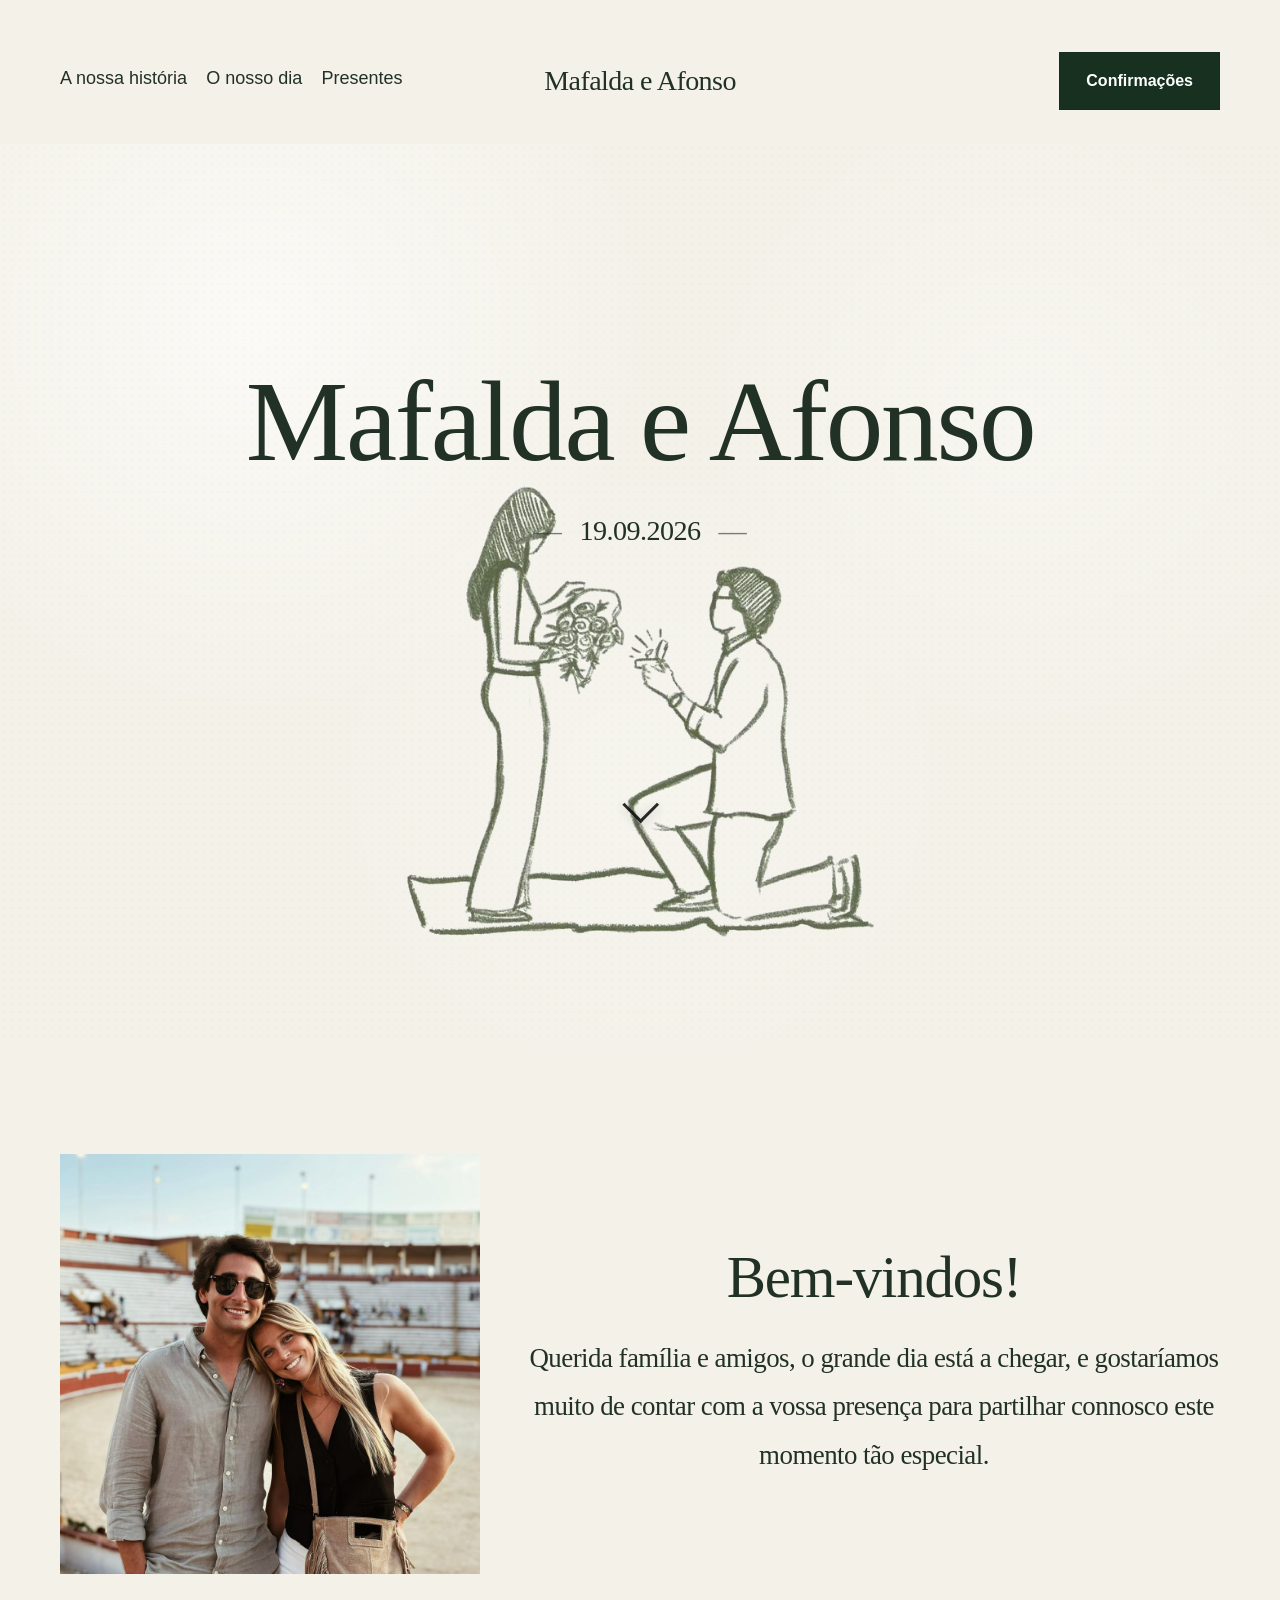
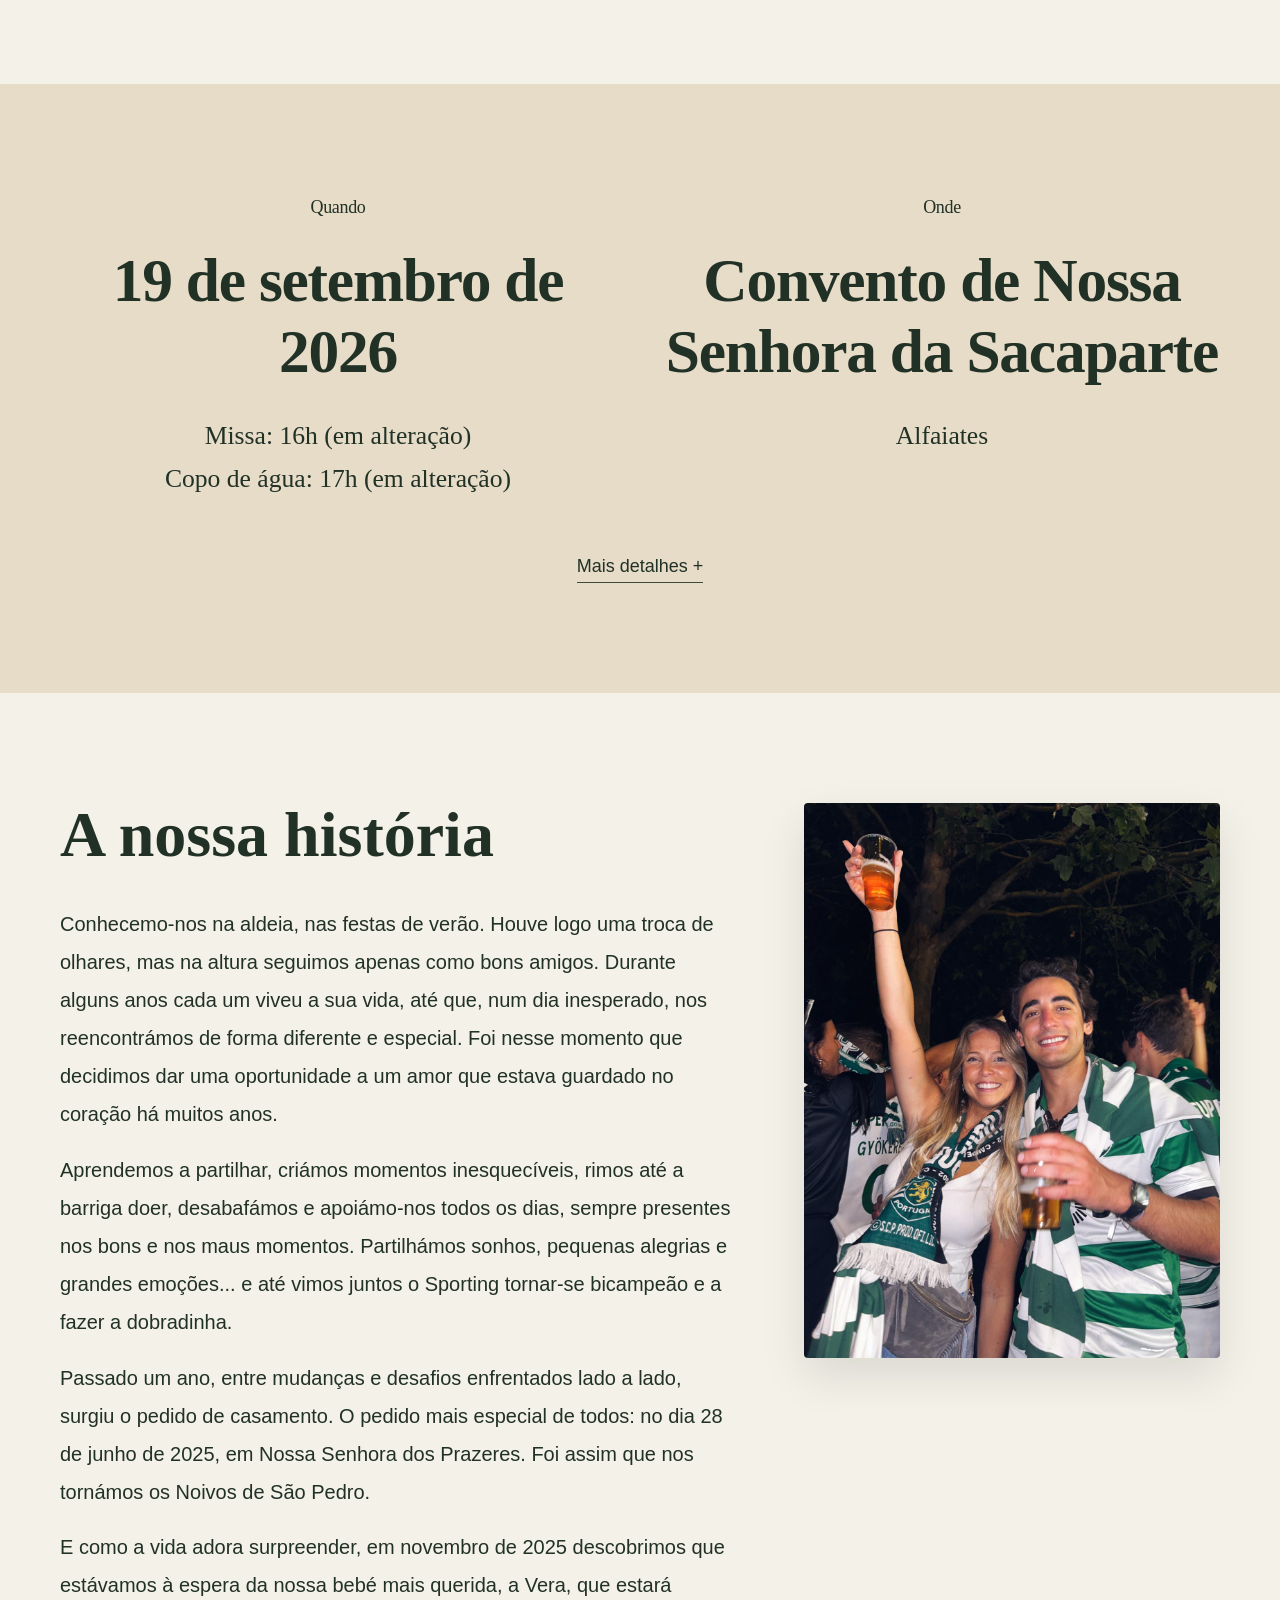
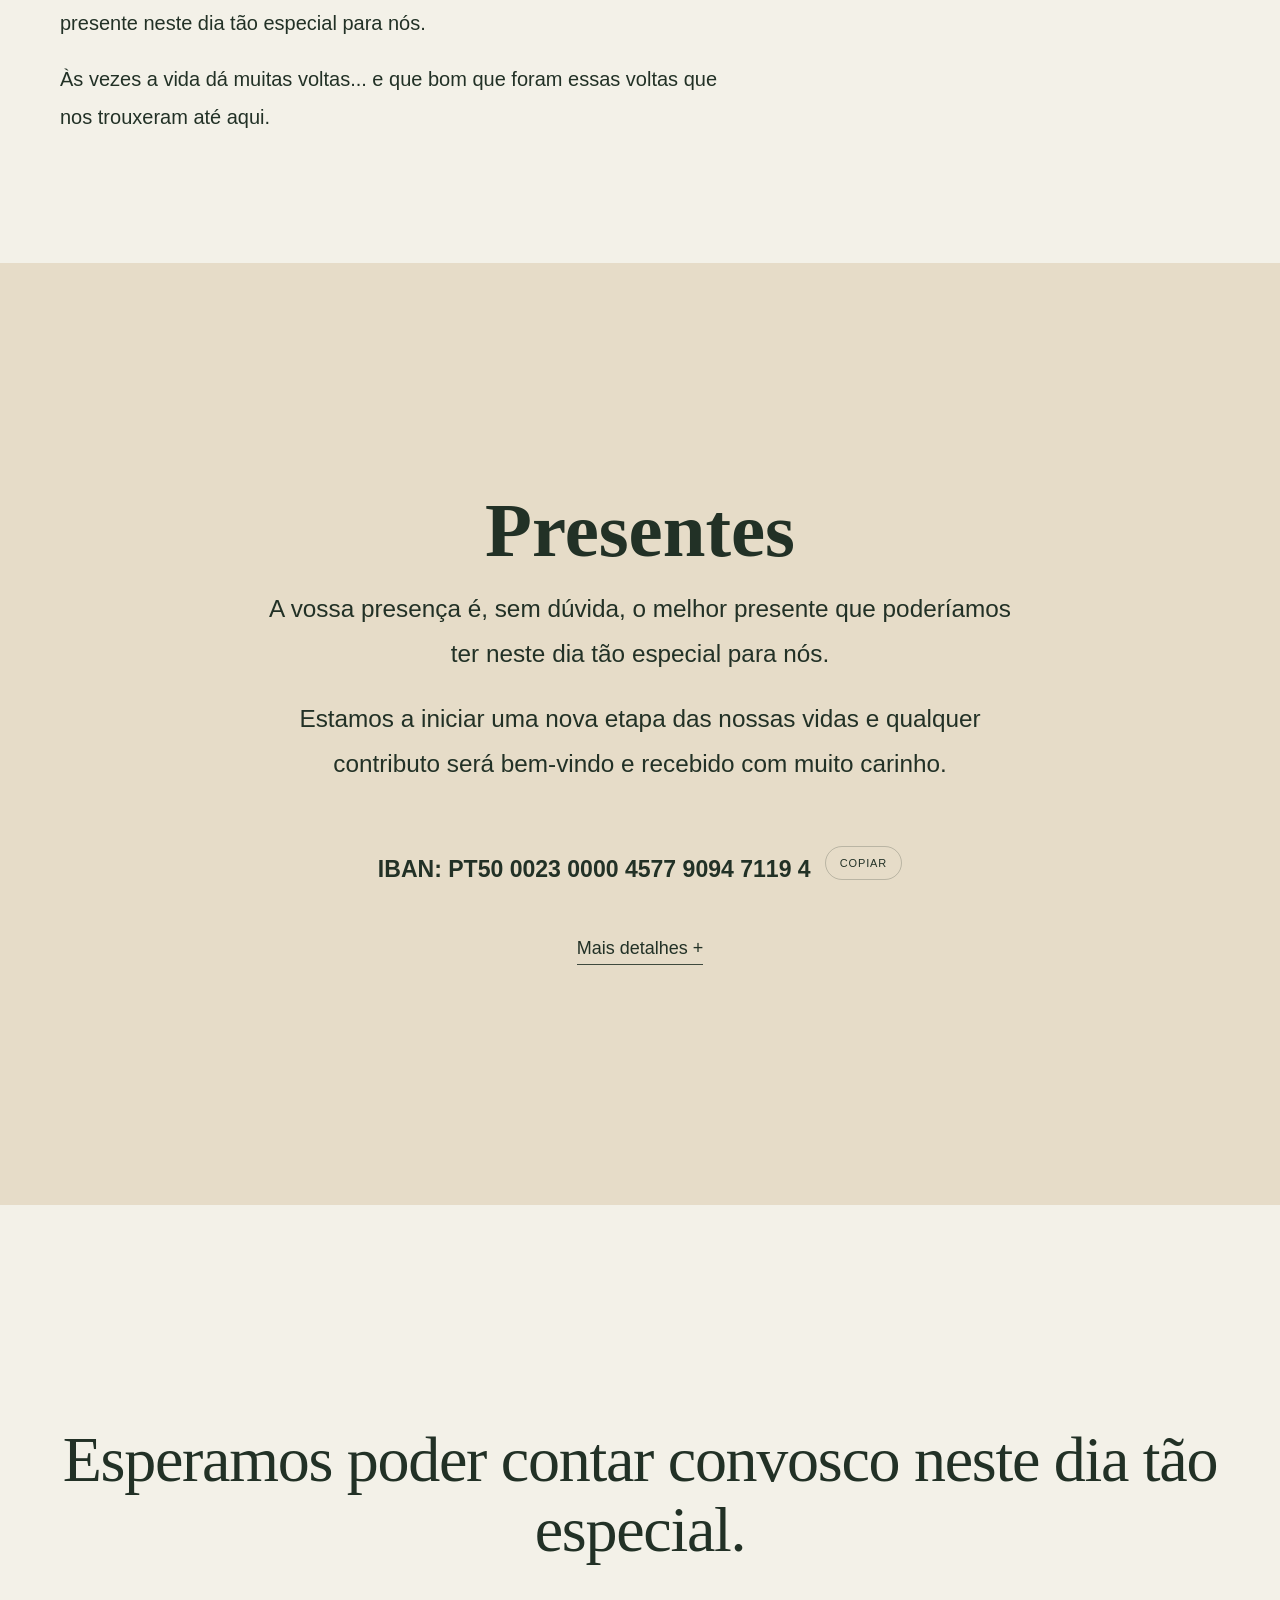
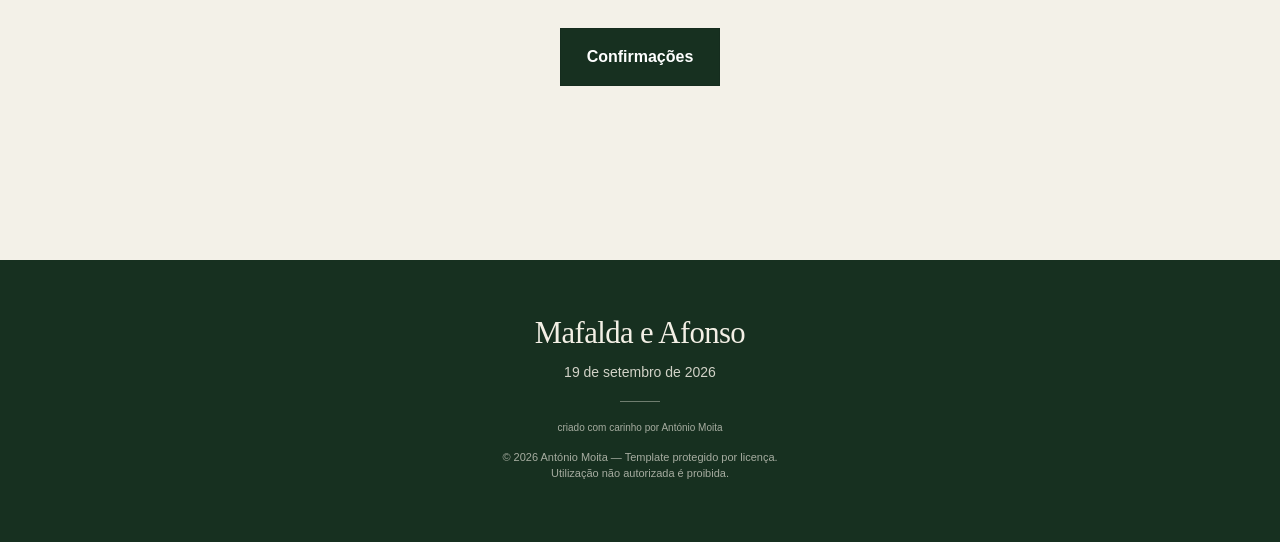
==== index.html @ 33b97303 "Add files via upload" ====
<!DOCTYPE html>
<html lang="pt">
<head>
  <meta charset="UTF-8">
  <meta name="viewport" content="width=device-width, initial-scale=1">
  <title>Mafalda e Afonso</title>
  <link rel="stylesheet" href="assets/css/main.css">

  <meta name="description" content="Mafalda e Afonso — 19 de setembro de 2026. Todas as informações sobre o nosso casamento, cerimónia, presentes e confirmações.">
  <link rel="canonical" href="https://ammoita.github.io/mafaldaeafonso/">

  <meta property="og:locale" content="pt_PT">
  <meta property="og:type" content="website">
  <meta property="og:title" content="Mafalda e Afonso">
  <meta property="og:description" content="19 de setembro de 2026 — todas as informações sobre o casamento, cerimónia, presentes e confirmações.">
  <meta property="og:url" content="https://ammoita.github.io/mafaldaeafonso/">
  <meta property="og:site_name" content="Mafalda e Afonso">

  <meta property="og:image" content="https://ammoita.github.io/mafaldaeafonso/assets/img/mafalda-afonso6-clean.png">
  <meta property="og:image:secure_url" content="https://ammoita.github.io/mafaldaeafonso/assets/img/mafalda-afonso6-clean.png">
  <meta property="og:image:type" content="image/png">
  <meta property="og:image:alt" content="Fotografia de Mafalda e Afonso">

  <meta name="twitter:card" content="summary_large_image">
  <meta name="twitter:title" content="Mafalda e Afonso">
  <meta name="twitter:description" content="19 de setembro de 2026 — todas as informações sobre o casamento, cerimónia, presentes e confirmações.">
  <meta name="twitter:image" content="https://ammoita.github.io/mafaldaeafonso/assets/img/mafalda-afonso6-clean.png">

</head>
<body>
  <div class="scroll-progress" aria-hidden="true"></div>

  <div class="page">
    <header class="site-header">
      <div class="header-inner">
        <nav class="main-nav">
          <a href="#historia">A nossa história</a>
          <a href="pages/cerimonia.html">O nosso dia</a>
          <a href="pages/presentes.html">Presentes</a>
        </nav>

        <a class="site-brand serif" href="index.html">Mafalda e Afonso</a>

        <div class="header-actions">
          <a class="btn" href="pages/confirmacoes.html">Confirmações</a>
        </div>
      </div>
    </header>

    <div class="scroll-hint" aria-hidden="true">
  <span></span>
</div>

    <section class="hero">
  <div class="hero-bg" aria-hidden="true"></div>

  <div class="hero-content container">
        <h1 class="hero-title serif">Mafalda e Afonso</h1>
        <div class="hero-date serif">19.09.2026</div>
        <div class="hero-scroll-cue" aria-hidden="true">
          <span></span>
        </div>
      </div>
    </section>

    <section class="section">
      <div class="container two-col-intro">
        <div class="portrait reveal-left">
          <img src="assets/img/mafalda-afonso.jpg" alt="Mafalda e Afonso">
        </div>

        <div class="intro-copy reveal-right">
          <h2 class="serif">Bem-vindos!</h2>
          <p>
            Querida família e amigos, o grande dia está a chegar, e gostaríamos muito de contar com a vossa presença
            para partilhar connosco este momento tão especial.
          </p>
        </div>
      </div>
    </section>

    <section class="section alt">
      <div class="container">
        <div class="details-grid">
          <div class="reveal-left">
            <p class="eyebrow serif">Quando</p>
            <h2 class="big-detail-title">19 de setembro de 2026</h2>
            <p class="detail-copy">
              Missa: 16h (em alteração)<br>
              Copo de água: 17h (em alteração)
            </p>
          </div>

          <div class="reveal-right">
            <p class="eyebrow serif">Onde</p>
            <h2 class="big-detail-title">Convento de Nossa Senhora da Sacaparte</h2>
            <p class="detail-copy">
              Alfaiates
            </p>
          </div>
        </div>

        <div class="center-link reveal">
          <a class="more-link" href="pages/cerimonia.html">Mais detalhes +</a>
        </div>
      </div>
    </section>

    
    <section class="section" id="historia">
  <div class="container reveal story-layout">
    <div class="story-content">
      <h2>A nossa história</h2>

      <p>
        Conhecemo-nos na aldeia, nas festas de verão. Houve logo uma troca de olhares, mas na altura seguimos apenas como bons amigos.
        Durante alguns anos cada um viveu a sua vida, até que, num dia inesperado, nos reencontrámos de forma diferente e especial.
        Foi nesse momento que decidimos dar uma oportunidade a um amor que estava guardado no coração há muitos anos.
      </p>
      <p>
        Aprendemos a partilhar, criámos momentos inesquecíveis, rimos até a barriga doer, desabafámos e apoiámo-nos todos os dias,
        sempre presentes nos bons e nos maus momentos. Partilhámos sonhos, pequenas alegrias e grandes emoções... e até vimos juntos
        o Sporting tornar-se bicampeão e a fazer a dobradinha.
      </p>
      <p>
        Passado um ano, entre mudanças e desafios enfrentados lado a lado, surgiu o pedido de casamento. O pedido mais especial de todos:
        no dia 28 de junho de 2025, em Nossa Senhora dos Prazeres. Foi assim que nos tornámos os Noivos de São Pedro.
      </p>
      <p>
        E como a vida adora surpreender, em novembro de 2025 descobrimos que estávamos à espera da nossa bebé mais querida, a Vera,
        que estará presente neste dia tão especial para nós.
      </p>
      <p>
        Às vezes a vida dá muitas voltas... e que bom que foram essas voltas que nos trouxeram até aqui.
      </p>
    </div>

    <div class="story-side-image">
      <img src="assets/img/mafalda-afonso4.jpg" alt="Mafalda e Afonso">
    </div>
  </div>
</section>


    <section class="section alt">
      <div class="container center-feature reveal">
        <h2>Presentes</h2>
        <p>
          A vossa presença é, sem dúvida, o melhor presente que poderíamos ter neste dia tão especial para nós.
        </p>
        <p>
          Estamos a iniciar uma nova etapa das nossas vidas e qualquer contributo será bem-vindo e recebido com muito carinho.
        </p>

        <div class="iban-row reveal">
          <div class="iban" data-iban="PT50002300004577909471194">
              IBAN: PT50 0023 0000 4577 9094 7119 4
          </div>
        <button class="copy-btn" type="button" onclick="copyIBAN(this)">
         Copiar
        </button>
        </div>

        <a class="more-link" href="pages/presentes.html">Mais detalhes +</a>
      </div>
    </section>

    <section class="section">
      <div class="container final-cta reveal">
        <h2 class="serif">Esperamos poder contar convosco neste dia tão especial.</h2>
        <a class="btn" href="pages/confirmacoes.html">Confirmações</a>
      </div>
    </section>

<button id="backToTop" aria-label="Voltar ao topo">↑</button>

<script src="assets/js/main.js"></script>
<script>
  loadFooter({
    names: "Mafalda e Afonso",
    date: "19 de setembro de 2026",
    creditName: "António Moita",
    creditLink: ""
  });
</script>

</body>
</html>
---- assets/css/main.css ----
:root{
  --bg-main:#f3f1e8;
  --bg-alt:#e6dcc8;
  --text:#223126;
  --button:#173020;
  --button-text:#ffffff;
  --line:rgba(34,49,38,.55);
  --input-bg:#f7f7f7;
  --input-border:#cfcfcf;
  --muted:rgba(34,49,38,.6);

  --container:1440px;
  --container-text:1280px;
  --container-narrow:880px;
  --story-width:1120px;
  --editorial-width:1080px;
  --editorial-copy-width:860px;
}

*,
*::before,
*::after{
  box-sizing:border-box;
}

html{
  scroll-behavior:smooth;
  scroll-padding-top:140px;
}

body{
  margin:0;
  color:var(--text);
  background:var(--bg-main);
  font-family:Arial, Helvetica, sans-serif;
  line-height:1.5;
  overflow-x:hidden;
}

img{
  max-width:100%;
  display:block;
}

iframe{
  display:block;
  max-width:100%;
}

a{
  color:inherit;
  text-decoration:none;
}

.page{
  min-height:100vh;
}

.page-plain{
  background:var(--bg-alt);
}

.container{
  width:min(var(--container), calc(100% - 120px));
  margin:0 auto;
}

.container-narrow{
  width:min(var(--container-narrow), calc(100% - 120px));
  margin:0 auto;
}

.container-text{
  width:min(var(--container-text), calc(100% - 120px));
  margin:0 auto;
}

.serif{
  font-family:Georgia, "Times New Roman", serif;
  font-weight:400;
  letter-spacing:-0.02em;
}

/* =========================================================
   Barra de progresso
   ========================================================= */

.scroll-progress{
  position:fixed;
  top:0;
  left:0;
  width:0%;
  height:3px;
  background:var(--button);
  z-index:300;
  pointer-events:none;
}

/* =========================================================
   Header / navegação
   ========================================================= */

.site-header{
  position:sticky;
  top:0;
  z-index:120;
  padding:52px 0 34px;
  transition:
    background-color .3s ease,
    backdrop-filter .3s ease,
    box-shadow .3s ease,
    padding .3s ease;
}

.site-header.is-scrolled{
  background:rgba(243,241,232,.78);
  backdrop-filter:blur(12px);
  box-shadow:0 10px 30px rgba(0,0,0,.05);
  padding:22px 0 18px;
}

.site-header .header-inner{
  width:min(var(--container), calc(100% - 120px));
  margin:0 auto;
  display:grid;
  grid-template-columns:1fr auto 1fr;
  align-items:center;
  gap:20px;
}

.main-nav{
  display:flex;
  gap:1.2rem;
  align-items:center;
  justify-self:start;
  flex-wrap:wrap;
  font-size:18px;
  min-width:0;
}

.main-nav a{
  position:relative;
  padding-bottom:6px;
  min-width:0;
}

.main-nav a::after{
  content:"";
  position:absolute;
  left:0;
  bottom:0;
  width:100%;
  height:1px;
  background:currentColor;
  transform:scaleX(0);
  transform-origin:left;
  transition:transform .35s ease;
  opacity:.8;
}

.main-nav a:hover::after,
.main-nav a:focus-visible::after,
.main-nav a.active::after{
  transform:scaleX(1);
}

.main-nav a.active{
  opacity:1;
  font-weight:600;
}

.site-brand{
  justify-self:center;
  font-size:28px;
  line-height:1;
  text-align:center;
}

.header-actions{
  justify-self:end;
}

/* =========================================================
   Botões
   ========================================================= */

.btn{
  display:inline-flex;
  align-items:center;
  justify-content:center;
  min-width:158px;
  min-height:58px;
  padding:0 26px;
  background:var(--button);
  color:var(--button-text);
  font-size:16px;
  font-weight:600;
  border:1px solid rgba(0,0,0,.08);
  border-radius:0;
  transition:
    transform .22s ease,
    opacity .22s ease,
    box-shadow .22s ease;
}

.btn:hover,
.btn:focus-visible{
  transform:translateY(-2px);
  opacity:.97;
  box-shadow:0 10px 24px rgba(0,0,0,.10);
}

.btn.small{
  min-width:110px;
  min-height:54px;
}

/* =========================================================
   Hero
   ========================================================= */

.hero{
  position:relative;
  overflow:hidden;
  min-height:100vh;
  display:flex;
  align-items:flex-start;
  justify-content:center;
  padding:10rem 1.5rem 3rem;
  background:
    radial-gradient(circle at 20% 20%, rgba(255,255,255,.65), transparent 32%),
    radial-gradient(circle at 80% 30%, rgba(255,255,255,.35), transparent 28%),
    radial-gradient(circle at 50% 70%, rgba(255,255,255,.25), transparent 38%),
    linear-gradient(rgba(243,241,232,.9), rgba(243,241,232,.94));
}

.hero::before{
  content:"";
  position:absolute;
  inset:0;
  background-image:
    radial-gradient(rgba(120,120,100,.06) 1px, transparent 1px),
    radial-gradient(rgba(120,120,100,.035) 1px, transparent 1px);
  background-size:8px 8px, 13px 13px;
  background-position:0 0, 3px 4px;
  opacity:.45;
  pointer-events:none;
}

.leaf-ornament{
  --leaf-parallax:0px;
  position:absolute;
  left:50%;
  top:-10px;
  transform:translateX(-50%) translateY(var(--leaf-parallax));
  width:min(520px, 36vw);
  opacity:.72;
  pointer-events:none;
  will-change:transform, opacity;
  animation:
    heroFadeUp 1.2s .2s both,
    leafFloat 7s ease-in-out 1.4s infinite;
}

.leaf-ornament svg{
  width:100%;
  height:auto;
  display:block;
}

.hero-bg{
  position:absolute;
  inset:0;
  z-index:0;
  background-image:image-set(
    url("../img/mafalda-afonso5-clean.webp") type("image/webp"),
    url("../img/mafalda-afonso5-clean.png") type("image/png")
  );
  background-repeat:no-repeat;
  background-position:center calc(64% + var(--hero-parallax, 0px));
  background-size:min(980px, 88vw);
  opacity:.92;
  pointer-events:none;
}

.hero-content{
  position:relative;
  z-index:2;
  text-align:center;
  width:100%;
  padding-top:7vh;
}

.hero-title{
  margin:0;
  font-size:clamp(72px, 9vw, 126px);
  line-height:.95;
  opacity:0;
  transform:translateY(24px);
  animation:heroFadeUp 1s .15s forwards;
}

.hero-date{
  margin-top:34px;
  font-size:clamp(24px, 2.2vw, 34px);
  opacity:0;
  transform:translateY(24px);
  animation:heroFadeUp 1s .45s forwards;
}

.hero-date::before,
.hero-date::after{
  content:"—";
  display:inline-block;
  margin:0 18px;
  opacity:.6;
}

/* =========================================================
   Secções gerais
   ========================================================= */

.section{
  padding:110px 0;
}

.section.alt{
  background:var(--bg-alt);
}

.page-plain .section-top{
  padding:120px 0 80px;
}

.center-link{
  text-align:center;
}

.more-link{
  display:inline-block;
  margin-top:52px;
  font-size:18px;
  padding-bottom:3px;
  position:relative;
}

.more-link::after{
  content:"";
  position:absolute;
  left:0;
  bottom:0;
  width:100%;
  height:1px;
  background:currentColor;
  transform:scaleX(1);
  transform-origin:left;
  transition:transform .35s ease, opacity .35s ease;
  opacity:.85;
}

.more-link:hover::after,
.more-link:focus-visible::after{
  transform:scaleX(.72);
  opacity:1;
}

/* =========================================================
   Home
   ========================================================= */

.two-col-intro{
  display:grid;
  grid-template-columns:420px 1fr;
  gap:3rem;
  align-items:center;
}

.portrait{
  width:100%;
  aspect-ratio:1/1;
  overflow:hidden;
  background:#ddd;
}

.portrait img{
  width:100%;
  height:100%;
  object-fit:cover;
  transform:scale(1.02);
  transition:transform 1.2s ease;
  border-radius:4px;
}

.portrait:hover img{
  transform:scale(1.06);
}

.intro-copy{
  text-align:center;
  max-width:760px;
  margin:0 auto;
}

.intro-copy h2{
  margin:0 0 26px;
  font-size:clamp(42px, 4.6vw, 72px);
  line-height:1.02;
}

.intro-copy p{
  margin:0 auto;
  font-size:clamp(24px, 2.1vw, 31px);
  line-height:1.8;
  font-family:Georgia, "Times New Roman", serif;
  letter-spacing:-0.02em;
}

.details-grid{
  display:grid;
  grid-template-columns:1fr 1fr;
  gap:3rem;
  align-items:start;
  text-align:center;
}

.eyebrow{
  margin:0 0 24px;
  font-size:18px;
  font-family:Georgia, "Times New Roman", serif;
}

.big-detail-title{
  margin:0 0 .45em;
  font-size:clamp(42px, 4.8vw, 72px);
  line-height:1.15;
  font-family:Georgia, "Times New Roman", serif;
  letter-spacing:-0.02em;
  overflow-wrap:anywhere;
}

.detail-copy{
  margin:0;
  font-size:clamp(20px, 2vw, 28px);
  line-height:1.7;
  font-family:Georgia, "Times New Roman", serif;
}

.center-feature{
  text-align:center;
  padding:120px 0 130px;
  max-width:860px;
  margin:0 auto;
}

.center-feature h2{
  margin:0 0 1.1rem;
  font-size:clamp(54px, 6vw, 88px);
  line-height:1;
  font-family:Georgia, "Times New Roman", serif;
  overflow-wrap:anywhere;
}

.center-feature p{
  max-width:760px;
  margin:0 auto;
  font-size:clamp(22px, 1.9vw, 26px);
  line-height:1.85;
}

.center-feature p + p{
  margin-top:20px;
}

#historia .center-feature{
  max-width:var(--story-width);
}

#historia .center-feature p{
  max-width:980px;
}

/* =========================================================
   Story / showcase / CTA
   ========================================================= */

.story-block{
  padding:110px 0 70px;
}

.story-text{
  max-width:1500px;
}

.story-text h3{
  margin:0 0 34px;
  font-size:clamp(30px, 2.8vw, 46px);
  font-family:Georgia, "Times New Roman", serif;
  font-weight:400;
}

.story-text p{
  margin:0 0 26px;
  font-size:clamp(18px, 1.35vw, 22px);
  line-height:1.75;
}

.person-showcase{
  padding:40px 0 120px;
  text-align:center;
}

.person-showcase h2{
  margin:0 0 34px;
  font-size:clamp(54px, 5.4vw, 84px);
  line-height:1;
  font-family:Georgia, "Times New Roman", serif;
}

.person-photo{
  width:min(400px, 100%);
  margin:0 auto;
  aspect-ratio:4/5;
  overflow:hidden;
  background:#ddd;
}

.person-photo img{
  width:100%;
  height:100%;
  object-fit:cover;
  transform:scale(1.02);
  transition:transform 1.2s ease;
  border-radius:18px;
}

.person-photo:hover img{
  transform:scale(1.06);
}

.final-cta{
  text-align:center;
  padding:110px 0 64px;
}

.final-cta h2{
  margin:0 0 62px;
  font-size:clamp(44px, 5vw, 74px);
  font-family:Georgia, "Times New Roman", serif;
  font-weight:400;
  line-height:1.1;
  overflow-wrap:anywhere;
}

/* =========================================================
   Página editorial / cerimónia
   ========================================================= */

.editorial-block{
  max-width:var(--editorial-width);
  margin:0 auto;
  padding:60px 0 110px;
}

.editorial-title{
  margin:0 0 .35em;
  font-size:clamp(54px, 6.2vw, 100px);
  line-height:1.08;
  font-family:Georgia, "Times New Roman", serif;
  font-weight:400;
  overflow-wrap:anywhere;
}

.editorial-subtitle{
  margin:0 0 1.4em;
  font-size:clamp(32px, 3.8vw, 66px);
  line-height:1.22;
  font-family:Georgia, "Times New Roman", serif;
  font-weight:400;
  opacity:.9;
  overflow-wrap:anywhere;
}

.editorial-copy{
  max-width:var(--editorial-copy-width);
}

.editorial-copy p{
  margin:0 0 1.15em 0;
  font-size:clamp(18px, 1.35vw, 22px);
  line-height:1.8;
}

.divider{
  width:100%;
  max-width:140px;
  height:1px;
  margin:2.6rem 0;
  background:rgba(0,0,0,.12);
}

.map-image{
  width:min(900px, 100%);
  margin:2rem auto 0;
  overflow:hidden;
  background:#f7f3ee;
  border-radius:22px;
  box-shadow:0 18px 45px rgba(0,0,0,.10);
}

.map-image iframe{
  display:block;
  width:100%;
  min-height:420px;
  border:0;
}

.page-plain .container-text.editorial-block{
  max-width:1120px;
}

.page-plain .editorial-copy{
  max-width:900px;
}

/* layout inicial da página cerimónia em desktop */
.cerimonia-intro{
  display:block;
}

.cerimonia-intro-media{
  margin:40px 0 0;
}

.cerimonia-intro-media img{
  display:block;
  width:100%;
  max-width:500px;
  height:auto;
  margin:0 auto;
  border-radius:4px;
  box-shadow:0 18px 45px rgba(0,0,0,.10);
}

@media (min-width: 1101px){
  .cerimonia-intro{
    display:grid;
    grid-template-columns:minmax(0, 1.2fr) minmax(360px, .8fr);
    gap:clamp(40px, 5vw, 90px);
    align-items:center;
  }

  .cerimonia-intro-copy{
    text-align:left;
  }

  .cerimonia-intro-copy .editorial-copy{
    margin-left:0;
    max-width:760px;
  }

  .cerimonia-intro-copy .editorial-title,
  .cerimonia-intro-copy .editorial-subtitle,
  .cerimonia-intro-copy .editorial-copy p{
    text-align:left;
  }

  .cerimonia-intro-copy .editorial-subtitle{
    margin-bottom:1em;
  }

  .cerimonia-intro-media{
    margin:0;
  }

  .cerimonia-intro-media img{
    max-width:520px;
    margin-left:auto;
  }
}

/* =========================================================
   Alojamento / stays
   ========================================================= */

.stay-list{
  padding:90px 0 120px;
}

.stay-item{
  display:grid;
  grid-template-columns:390px 1fr;
  gap:80px;
  align-items:start;
  padding:40px 0 100px;
}

.stay-item + .stay-item{
  border-top:1px solid var(--line);
  padding-top:90px;
}

.stay-media{
  width:100%;
  aspect-ratio:1/1;
  overflow:hidden;
  background:#ddd;
}

.stay-media img{
  width:100%;
  height:100%;
  object-fit:cover;
  transform:scale(1.02);
  transition:transform 1.2s ease;
  border-radius:18px;
}

.stay-media:hover img{
  transform:scale(1.06);
}

.stay-copy h2{
  margin:0 0 26px;
  display:inline-block;
  font-size:clamp(48px, 4.6vw, 66px);
  line-height:1.06;
  font-family:Georgia, "Times New Roman", serif;
  font-weight:400;
  border-bottom:1px solid var(--line);
  overflow-wrap:anywhere;
}

.stay-copy .meta{
  margin:12px 0 20px;
  font-size:clamp(22px, 2vw, 30px);
  font-family:Georgia, "Times New Roman", serif;
  line-height:1.35;
}

.stay-copy .phone{
  margin:0 0 28px;
  font-size:clamp(24px, 2.2vw, 34px);
  font-family:Georgia, "Times New Roman", serif;
}

.stay-copy p{
  max-width:860px;
  margin:0;
  font-size:clamp(18px, 1.4vw, 22px);
  line-height:1.75;
}

/* =========================================================
   Presentes
   ========================================================= */

.gifts-page{
  padding:170px 0 140px;
}

.gifts-head{
  text-align:center;
  margin-bottom:120px;
}

.gifts-head h1{
  margin:0 0 26px;
  font-size:clamp(64px, 6vw, 84px);
  font-family:Georgia, "Times New Roman", serif;
  font-weight:400;
  line-height:1;
  overflow-wrap:anywhere;
}

.gifts-head .subtitle{
  font-size:clamp(30px, 2.4vw, 46px);
  font-family:Georgia, "Times New Roman", serif;
  line-height:1.2;
  overflow-wrap:anywhere;
}

.gifts-copy{
  max-width:1500px;
}

.gifts-copy p{
  margin:0 0 24px;
  font-size:clamp(18px, 1.45vw, 22px);
  line-height:1.85;
}

.iban{
  font-weight:600;
  text-align:center;
  margin-top:70px;
  font-size:clamp(22px, 1.8vw, 32px);
  white-space:nowrap;
  line-height:1.1;
}

/* =========================================================
   Confirmações / formulário
   ========================================================= */

.confirm-page{
  padding:150px 0 130px;
}

.confirm-head{
  text-align:center;
  margin-bottom:2rem;
}

.confirm-head h1{
  margin:0 0 28px;
  font-size:clamp(40px, 6vw, 84px);
  font-family:Georgia, "Times New Roman", serif;
  font-weight:400;
  line-height:1.08;
  overflow-wrap:anywhere;
  word-break:normal;
}

.confirm-head p{
  margin:0 0 .7rem;
  font-size:clamp(17px, 1.4vw, 22px);
  line-height:1.75;
}

.confirm-date{
  margin-top:0;
  margin-bottom:3rem;
  font-size:clamp(26px, 3.2vw, 48px);
  line-height:1.1;
  font-family:Georgia, "Times New Roman", serif;
  font-weight:500;
  letter-spacing:.02em;
}

.form-wrap{
  border-top:1px solid var(--line);
  border-radius:22px;
  padding:2rem;
  background:rgba(255,255,255,.72);
  box-shadow:0 12px 35px rgba(0,0,0,.06);
  backdrop-filter:blur(2px);
}

.form-section-title{
  margin:0 0 1.2rem;
  font-size:18px;
  font-weight:600;
  overflow-wrap:anywhere;
}

.form-grid-2{
  display:grid;
  grid-template-columns:1fr 1fr;
  gap:1rem 1.25rem;
}

.form-grid-3{
  display:grid;
  grid-template-columns:1fr 1fr 1.2fr;
  gap:1rem 1.25rem;
}

.form-field{
  margin-bottom:1rem;
  min-width:0;
}

.form-field label{
  display:block;
  margin-bottom:.45rem;
  font-size:16px;
  line-height:1.4;
}

.form-field .req{
  color:var(--muted);
  margin-left:4px;
}

.input,
.select,
.textarea{
  width:100%;
  border:1px solid rgba(0,0,0,.12);
  background:#fff;
  color:var(--text);
  padding:.9rem 1rem;
  font-size:16px;
  font:inherit;
  outline:none;
  border-radius:12px;
  appearance:none;
  box-sizing:border-box;
  transition:border-color .2s ease, box-shadow .2s ease, background-color .2s ease;
}

.input,
.select{
  min-height:52px;
}

.textarea{
  min-height:150px;
  resize:vertical;
  font-family:inherit;
}

.input:focus,
.select:focus,
.textarea:focus{
  border-color:rgba(80,110,70,.5);
  box-shadow:0 0 0 4px rgba(127,154,99,.12);
  background:#fff;
}

.select-wrap{
  position:relative;
}

.select-wrap::after{
  content:"";
  position:absolute;
  right:18px;
  top:50%;
  width:10px;
  height:10px;
  border-right:2px solid var(--text);
  border-bottom:2px solid var(--text);
  transform:translateY(-65%) rotate(45deg);
  pointer-events:none;
}

.form-actions{
  margin-top:1.2rem;
}

.note{
  color:var(--muted);
  font-size:14px;
}

.form-note{
  margin-top:1.2rem;
  line-height:1.7;
  opacity:.85;
  overflow-wrap:anywhere;
}

#guest-count-section{
  margin-bottom:1rem;
}

.dynamic-section{
  margin-top:1.5rem;
  padding:1.25rem;
  background:rgba(255,255,255,.65);
  border:1px solid rgba(34,49,38,.10);
  border-radius:16px;
}

.dynamic-section-header{
  margin-bottom:1rem;
}

.dynamic-section-header h3{
  margin:0 0 .35rem 0;
  font-size:22px;
  font-family:Georgia, "Times New Roman", serif;
  font-weight:400;
  color:var(--text);
  overflow-wrap:anywhere;
}

.dynamic-section-header p{
  margin:0;
  color:var(--muted);
  font-size:15px;
  line-height:1.6;
}

.guest-row{
  padding:1rem;
  margin-bottom:1rem;
  background:#ffffff;
  border:1px solid rgba(34,49,38,.08);
  border-radius:14px;
}

.guest-row:last-child{
  margin-bottom:0;
}

.guest-row-title{
  margin-bottom:.9rem;
  font-size:15px;
  font-weight:600;
  color:var(--text);
  opacity:.9;
  overflow-wrap:anywhere;
}

/* =========================================================
   Footer
   ========================================================= */

.site-footer{
  background:var(--button);
  color:#f3efe5;
  text-align:center;
  padding:50px 20px 60px;
}

.site-footer .footer-main{
  font-size:clamp(28px, 2.4vw, 40px);
  font-family:Georgia, "Times New Roman", serif;
}

.site-footer .footer-date{
  margin-top:6px;
  font-size:14px;
  opacity:.85;
}

.site-footer .footer-divider{
  width:40px;
  height:1px;
  background:rgba(243,239,229,0.4);
  margin:18px auto;
}

.site-footer .footer-credit{
  font-size:10px;
  opacity:.65;
}

.site-footer .footer-credit a{
  color:inherit;
  text-decoration:none;
}

/* =========================================================
   Back to top
   ========================================================= */

#backToTop{
  position:fixed;
  right:20px;
  bottom:20px;
  width:46px;
  height:46px;
  background:var(--button);
  color:var(--button-text);
  border:0;
  border-radius:999px;
  cursor:pointer;
  font-size:20px;
  line-height:1;
  display:flex;
  align-items:center;
  justify-content:center;
  box-shadow:0 10px 30px rgba(0,0,0,.14);
  opacity:0;
  visibility:hidden;
  transform:translateY(8px);
  transition:opacity .25s ease, transform .25s ease, visibility .25s ease;
  z-index:999;
}

#backToTop:hover{
  transform:translateY(-4px);
  box-shadow:0 8px 20px rgba(0,0,0,.15);
}

#backToTop.show{
  opacity:1;
  visibility:visible;
  transform:translateY(0);
}

/* =========================================================
   Feedback formulário
   ========================================================= */

.form-success-box{
  display:none;
  position:fixed;
  bottom:20px;
  left:50%;
  transform:translateX(-50%);
  background:var(--button);
  color:#f3efe5;
  padding:18px 28px;
  border-radius:12px;
  font-size:16px;
  font-weight:600;
  box-shadow:0 6px 18px rgba(0,0,0,0.15);
  z-index:500;
  text-align:center;
  max-width:90%;
}

.form-modal{
  display:none;
  position:fixed;
  inset:0;
  width:100%;
  height:100%;
  background:rgba(245,240,220,0.7);
  justify-content:center;
  align-items:center;
  z-index:1000;
}

.form-modal-content{
  background:#fff6e5;
  padding:2rem;
  border-radius:10px;
  max-width:400px;
  width:90%;
  box-shadow:0 5px 15px rgba(0,0,0,0.3);
  text-align:center;
}

#form-modal-close{
  margin-top:1rem;
  cursor:pointer;
}

.form-modal-close:hover{
  color:#555;
}

#form-modal-message{
  font-size:18px;
  line-height:1.4;
  color:#223126;
  margin-top:12px;
}

/* =========================================================
   Reveal animations
   ========================================================= */

.reveal,
.reveal-left,
.reveal-right{
  opacity:0;
  transition:
    opacity .8s ease,
    transform .8s ease;
  will-change:opacity, transform;
}

.reveal{
  transform:translateY(34px);
}

.reveal-left{
  transform:translateX(-36px);
}

.reveal-right{
  transform:translateX(36px);
}

.reveal.is-visible,
.reveal-left.is-visible,
.reveal-right.is-visible{
  opacity:1;
  transform:translate(0, 0);
}

/* =========================================================
   Acessibilidade
   ========================================================= */

a:focus-visible,
button:focus-visible,
input:focus-visible,
select:focus-visible,
textarea:focus-visible{
  outline:2px solid rgba(34,49,38,.45);
  outline-offset:3px;
}

/* =========================================================
   Keyframes
   ========================================================= */

@keyframes heroFadeUp{
  from{
    opacity:0;
    transform:translateY(24px);
  }
  to{
    opacity:1;
    transform:translateY(0);
  }
}

@keyframes heroFadeIn{
  from{
    opacity:0;
  }
  to{
    opacity:1;
  }
}

@keyframes leafFloat{
  0%, 100%{
    transform:translateX(-50%) translateY(var(--leaf-parallax));
  }
  50%{
    transform:translateX(-50%) translateY(calc(var(--leaf-parallax) + 10px));
  }
}

@keyframes scrollCue{
  0%, 100%{
    transform:scaleY(.65);
    opacity:.45;
  }
  50%{
    transform:scaleY(1);
    opacity:1;
  }
}

/* =========================================================
   Responsive
   ========================================================= */

@media (max-width: 1100px){
  .site-header .header-inner{
    grid-template-columns:1fr;
    gap:24px;
  }

  .main-nav,
  .site-brand,
  .header-actions{
    justify-self:center;
  }

  .two-col-intro,
  .stay-item,
  .details-grid{
    grid-template-columns:1fr;
    gap:40px;
  }

  .intro-copy{
    max-width:none;
  }

  .portrait{
    max-width:520px;
    margin:0 auto;
  }

  .stay-media{
    max-width:520px;
  }

  #historia .center-feature{
    max-width:920px;
  }

  .page-plain .container-text.editorial-block{
    max-width:960px;
  }
}

@media (max-width: 980px){
  .two-col-intro,
  .details-grid,
  .form-grid-2,
  .form-grid-3{
    grid-template-columns:1fr;
  }

  .two-col-intro,
  .details-grid{
    gap:2rem;
  }
}

@media (max-width: 780px){
  html{
    scroll-padding-top:120px;
  }

  .container,
  .container-narrow,
  .container-text,
  .site-header .header-inner{
    width:calc(100% - 44px);
  }

  .site-header{
    padding:28px 0 22px;
  }

  .site-header.is-scrolled{
    padding:16px 0 14px;
  }

  .main-nav{
    justify-content:center;
    gap:16px 22px;
    font-size:16px;
  }

  .site-brand{
    font-size:24px;
  }

  .btn{
    min-width:132px;
    min-height:52px;
  }

  .hero{
    min-height:100svh;
    padding-top:1.25rem;
    padding-bottom:1rem;
    align-items:flex-start;
  }

  .hero-content{
    padding-top:12vh;
  }

  .hero-bg{
    background-image:url("../img/mafalda-afonso6-clean.webp");
    background-size:min(760px, 138vw);
    background-position:center calc(74% + var(--hero-parallax, 0px));
  }

  .hero-title{
    font-size:clamp(52px, 12vw, 72px);
  }

  .hero-date{
    font-size:clamp(20px, 5vw, 28px);
    margin-top:18px;
  }

  .section,
  .center-feature,
  .story-block,
  .person-showcase,
  .stay-list,
  .gifts-page,
  .confirm-page{
    padding-top:80px;
    padding-bottom:80px;
  }

  .page-plain .section-top{
    padding-top:80px;
    padding-bottom:60px;
  }

  .editorial-block{
    padding:30px 0 70px;
  }

  .editorial-title{
    line-height:1.12;
  }

  .editorial-subtitle{
    line-height:1.2;
  }

  .editorial-copy p,
  .detail-copy,
  .intro-copy p,
  .center-feature p,
  .confirm-head p{
    line-height:1.75;
  }

  .form-wrap{
    padding:1.25rem;
    border-radius:18px;
  }

  .dynamic-section{
    padding:1rem;
    border-radius:14px;
  }

  .guest-row{
    padding:.9rem;
  }

  .dynamic-section-header h3{
    font-size:20px;
  }

  .map-image iframe{
    min-height:340px;
  }

  .hero-date::before,
  .hero-date::after{
    margin:0 10px;
  }

  .leaf-ornament{
    width:min(520px, 54vw);
  }

  .site-footer{
    padding:40px 20px 45px;
  }

  .site-footer .footer-main{
    font-size:clamp(22px, 6vw, 28px);
  }

  .site-footer .footer-date{
    font-size:13px;
  }

  .site-footer .footer-divider{
    margin:14px auto;
  }

  .site-footer .footer-credit{
    font-size:10px;
  }

  #backToTop{
    right:14px;
    bottom:14px;
    width:42px;
    height:42px;
  }
}

@media (max-width: 600px){
  .form-success-box{
    font-size:14px;
    padding:14px 20px;
  }
}

@media (max-width: 560px){
  .main-nav{
    gap:.8rem;
  }

  .form-wrap{
    padding:1rem;
  }

  .map-image iframe{
    min-height:280px;
  }

  .confirm-head h1{
    font-size:clamp(34px, 10vw, 42px);
  }

.confirm-deadline-text{
  margin-top:0;
  margin-bottom:.25rem;
  padding-top:.95rem;
  font-size:0.95rem;
  letter-spacing:.04em;
  text-transform:uppercase;
  opacity:.7;
  line-height:1.35;
}

.confirm-head p + .confirm-deadline-text{
  margin-top:1.7rem;
}

.confirm-date{
  margin-top:0;
  margin-bottom:2.4rem;
  font-size:clamp(22px, 6vw, 30px);
  line-height:1.1;
  font-family:Georgia, "Times New Roman", serif;
  font-weight:500;
  letter-spacing:.02em;
}

  .editorial-title{
    font-size:clamp(38px, 11vw, 52px);
  }

  .editorial-subtitle{
    font-size:clamp(24px, 7vw, 34px);
  }

  .big-detail-title{
    font-size:clamp(32px, 9vw, 42px);
  }

  .center-feature h2{
    font-size:clamp(40px, 10vw, 56px);
  }

  .hero-content{
    padding-top:10vh;
  }

  .hero-bg{
    background-image:url("../img/mafalda-afonso6-clean.webp");
    background-size:min(820px, 155vw);
    background-position:center calc(76% + var(--hero-parallax, 0px));
  }
}

@media (prefers-reduced-motion: reduce){
  html{
    scroll-behavior:auto;
  }

  *,
  *::before,
  *::after{
    animation:none !important;
    transition:none !important;
  }

  .reveal,
  .reveal-left,
  .reveal-right,
  .hero-title,
  .hero-date{
    opacity:1 !important;
    transform:none !important;
  }

  .leaf-ornament{
    transform:translateX(-50%) !important;
  }

  .scroll-progress{
    display:none;
  }
}

/* =========================================================
   História - layout desktop mais largo
   ========================================================= */

#historia .story-layout{
  display:grid;
  grid-template-columns:minmax(0, 1.55fr) minmax(320px, 0.95fr);
  gap:clamp(36px, 5vw, 90px);
  align-items:start;
  max-width:min(1500px, calc(100vw - 120px));
}

#historia .story-content{
  text-align:left;
  max-width:none;
}

#historia .story-content h2{
  margin:0 0 2.4rem;
  font-size:clamp(54px, 5vw, 84px);
  line-height:1;
  font-family:Georgia, "Times New Roman", serif;
}

#historia .story-content p{
  margin:0 0 1.1rem;
  max-width:none;
  font-size:clamp(20px, 1.35vw, 26px);
  line-height:1.9;
}

#historia .story-side-image{
  position:sticky;
  top:140px;
  align-self:start;
}

#historia .story-side-image img{
  width:100%;
  max-width:520px;
  margin-left:auto;
  border-radius:4px;
  height:auto;
  object-fit:cover;
  box-shadow:0 18px 45px rgba(0,0,0,.10);
}

@media (max-width: 1100px){
  #historia .story-layout{
    grid-template-columns:1fr;
    max-width:none;
  }

  #historia .story-content{
    text-align:center;
  }

  #historia .story-content p{
    max-width:900px;
    margin-left:auto;
    margin-right:auto;
  }

  #historia .story-side-image{
    position:static;
  }

  #historia .story-side-image img{
    max-width:420px;
    margin:20px auto 0;
  }
}

@media (max-width: 780px){
  #historia .story-content h2{
    font-size:clamp(40px, 10vw, 58px);
  }

  #historia .story-content p{
    font-size:clamp(18px, 4.6vw, 22px);
    line-height:1.8;
  }
}

.confirm-deadline-text{
  margin-top:0;
  margin-bottom:.35rem;
  padding-top:1.1rem;
  font-size:0.95rem;
  letter-spacing:.04em;
  text-transform:uppercase;
  opacity:.7;
  position:relative;
  line-height:1.35;
}

.confirm-head p + .confirm-deadline-text{
  margin-top:2.1rem;
}

.confirm-deadline-text::before{
  content:"";
  position:absolute;
  top:0;
  left:50%;
  transform:translateX(-50%);
  width:140px;
  height:1px;
  background:rgba(0,0,0,0.25);
}

.confirm-head p{
  margin-bottom:1.2rem;
}

.confirm-head p:last-of-type{
  margin-bottom:0;
}

/* =========================================================
   Scroll hint
   ========================================================= */

.scroll-hint{
  position:fixed;
  bottom:36px;
  left:50%;
  transform:translateX(-50%);
  width:clamp(48px, 4vw, 72px);
  height:clamp(72px, 5vw, 96px);
  opacity:.9;
  pointer-events:none;
  transition:
    opacity .6s ease,
    transform .6s cubic-bezier(.22,.61,.36,1),
    filter .6s ease;
  z-index:50;
  color:#111;
  filter:drop-shadow(0 2px 6px rgba(0,0,0,0.25));
}

.scroll-hint span{
  display:block;
  width:100%;
  height:100%;
  position:relative;
}

.scroll-hint span::after{
  content:"";
  position:absolute;
  left:50%;
  top:0;
  width:clamp(18px, 2vw, 26px);
  height:clamp(18px, 2vw, 26px);
  border-left:3px solid currentColor;
  border-bottom:3px solid currentColor;
  transform:translateX(-50%) rotate(-45deg);
  animation:scrollHint 2.2s ease-in-out infinite;
}

.scroll-hint.is-hidden{
  opacity:0;
  transform:translate(-50%, 16px);
}

@keyframes scrollHint{
  0%{
    opacity:0;
    transform:translate(-50%, -10px) rotate(-45deg);
  }
  40%{
    opacity:1;
  }
  70%{
    opacity:1;
  }
  100%{
    opacity:0;
    transform:translate(-50%, 18px) rotate(-45deg);
  }
}

/* =========================================================
   Botão Copiar IBAN
   ========================================================= */

.iban-row{
  display:flex;
  justify-content:center;
  align-items:flex-end;
  gap:14px;
  flex-wrap:nowrap;
  width:100%;
}

.iban-row .iban{
  margin-top:70px;
  margin-bottom:0;
  white-space:nowrap;
  line-height:1.1;
  flex:0 1 auto;
}

.copy-btn{
  appearance:none;
  -webkit-appearance:none;
  display:inline-flex;
  align-items:center;
  justify-content:center;
  flex:0 0 auto;

  height:34px;
  padding:0 14px;
  margin:0 0 2px;

  border:1px solid rgba(34,49,38,.22);
  border-radius:999px;
  background:transparent;
  color:var(--text);

  font-family:Arial, Helvetica, sans-serif;
  font-size:11px;
  font-weight:400;
  line-height:1;
  letter-spacing:.08em;
  text-transform:uppercase;

  cursor:pointer;
  transition:
    background-color .22s ease,
    border-color .22s ease,
    transform .22s ease,
    opacity .22s ease;
}

.copy-btn:hover{
  background:rgba(34,49,38,.05);
  border-color:rgba(34,49,38,.36);
}

.copy-btn:active{
  transform:translateY(1px);
}

.copy-btn:disabled{
  opacity:.65;
  cursor:default;
}

@media (max-width: 640px){
  .iban-row{
    flex-direction: column;
    align-items: center;
    gap:10px;
  }

  .iban-row .iban{
    font-size:clamp(15px, 3.7vw, 22px);
  }

  .copy-btn{
    height:30px;
    padding:0 11px;
    margin:0;
    margin-bottom:1px;
    font-size:10px;
  }
}

/* =========================================================
   Botões calendário
   ========================================================= */

.calendar-actions{
  display:flex;
  flex-wrap:wrap;
  gap:12px;
  margin-top:28px;
  align-items:center;
}

.calendar-btn{
  appearance:none;
  -webkit-appearance:none;
  display:inline-flex;
  align-items:center;
  justify-content:center;
  flex:0 0 auto;

  min-height:34px;
  padding:0 14px;

  border:1px solid rgba(34,49,38,.22);
  border-radius:999px;
  background:transparent;
  color:var(--text);

  font-family:Arial, Helvetica, sans-serif;
  font-size:11px;
  font-weight:400;
  line-height:1;
  letter-spacing:.08em;
  text-transform:uppercase;

  cursor:pointer;
  transition:
    background-color .22s ease,
    border-color .22s ease,
    transform .22s ease,
    opacity .22s ease;
}

.calendar-btn:hover,
.calendar-btn:focus-visible{
  background:rgba(34,49,38,.05);
  border-color:rgba(34,49,38,.36);
}

.calendar-btn:active{
  transform:translateY(1px);
}

@media (max-width: 640px){
  .calendar-actions{
    justify-content:center;
    gap:10px;
  }

  .calendar-btn{
    min-height:30px;
    padding:0 11px;
    font-size:10px;
  }
}

.footer-license{
  margin-top:14px;
  font-size:11px;
  opacity:.65;
  line-height:1.5;
}
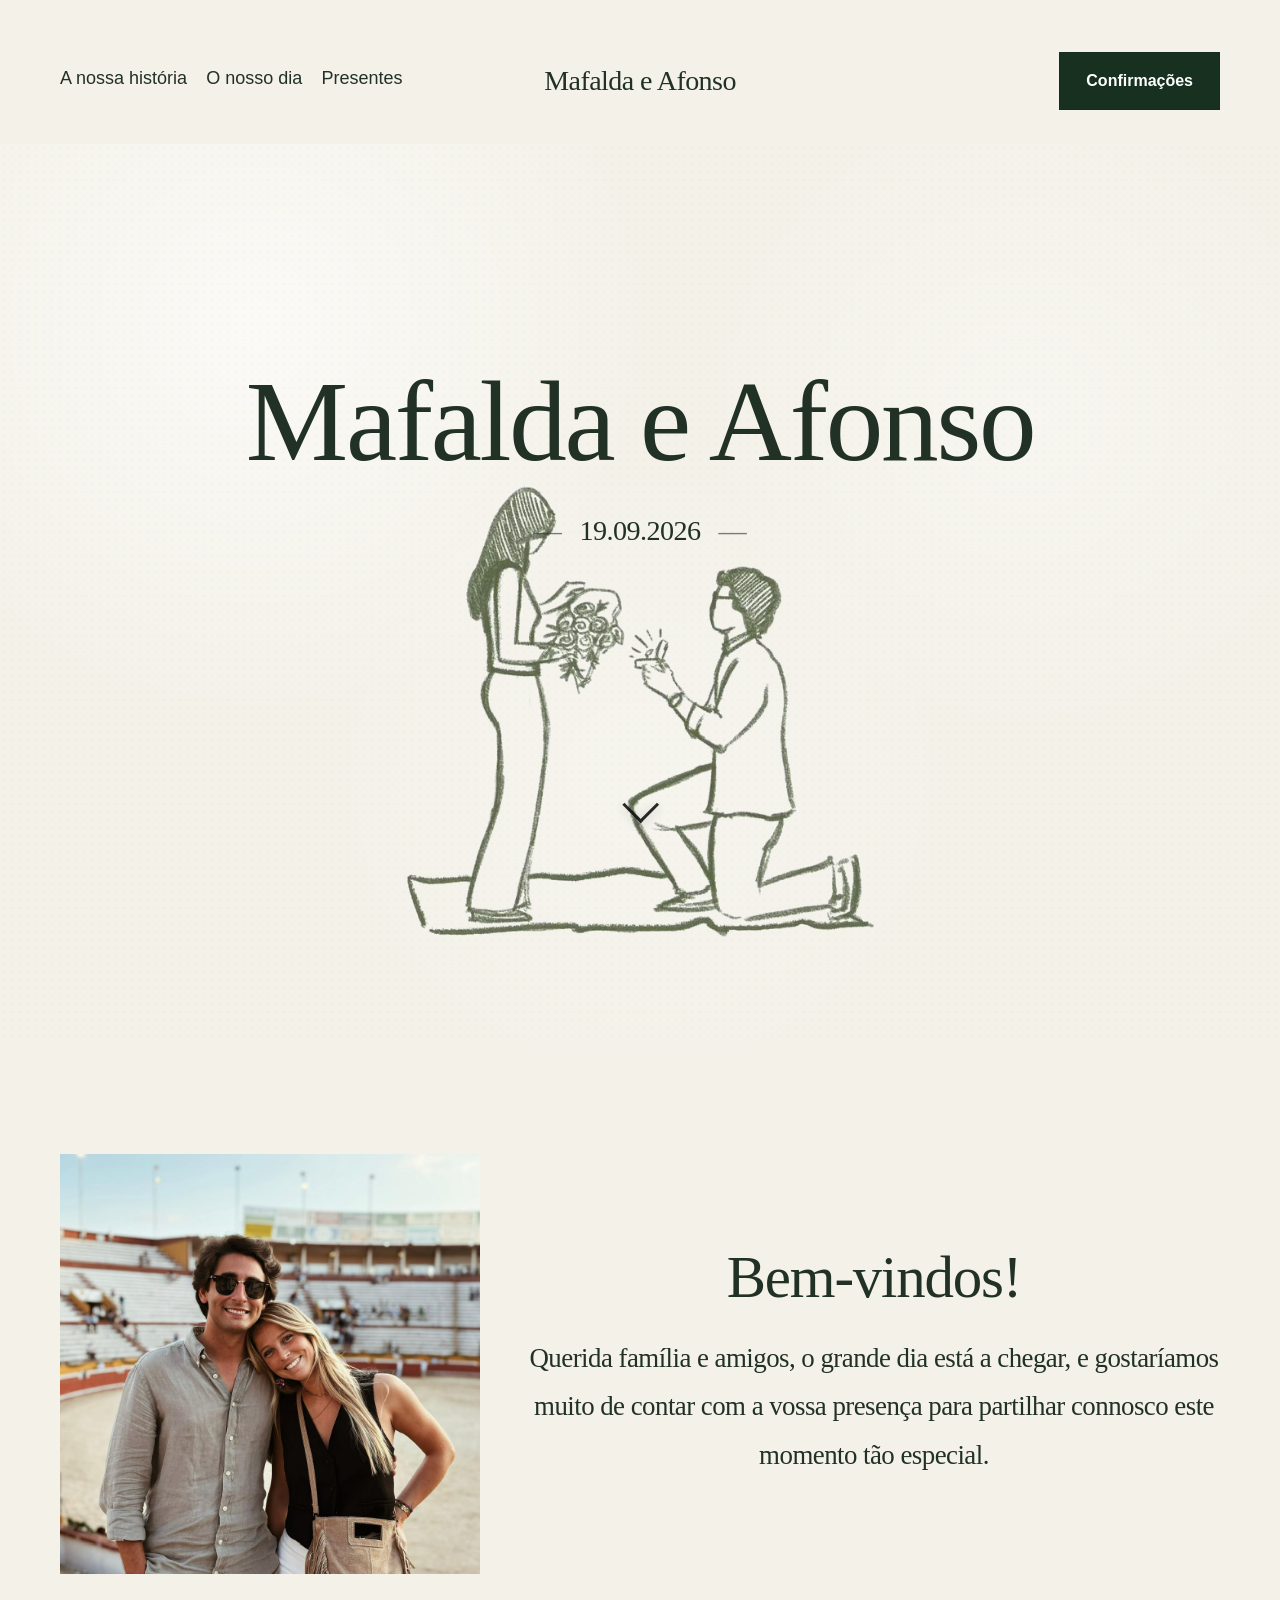
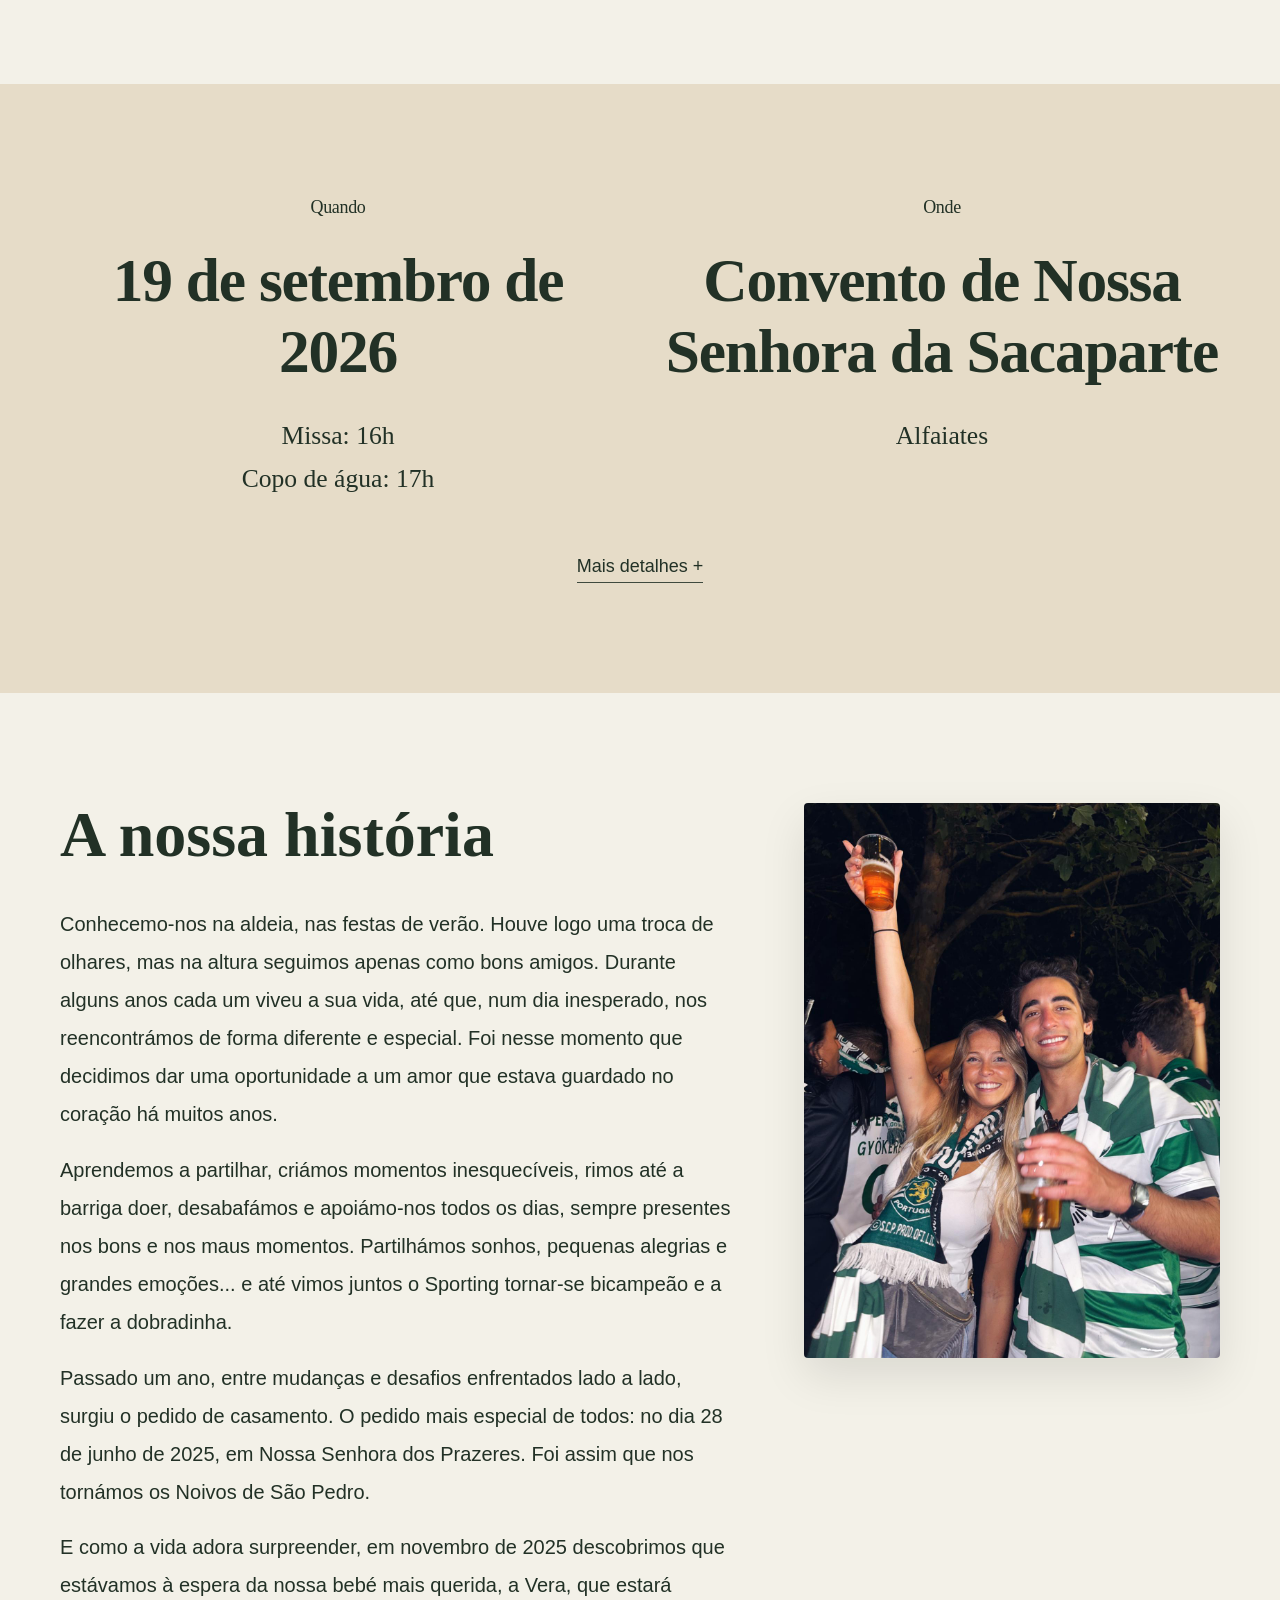
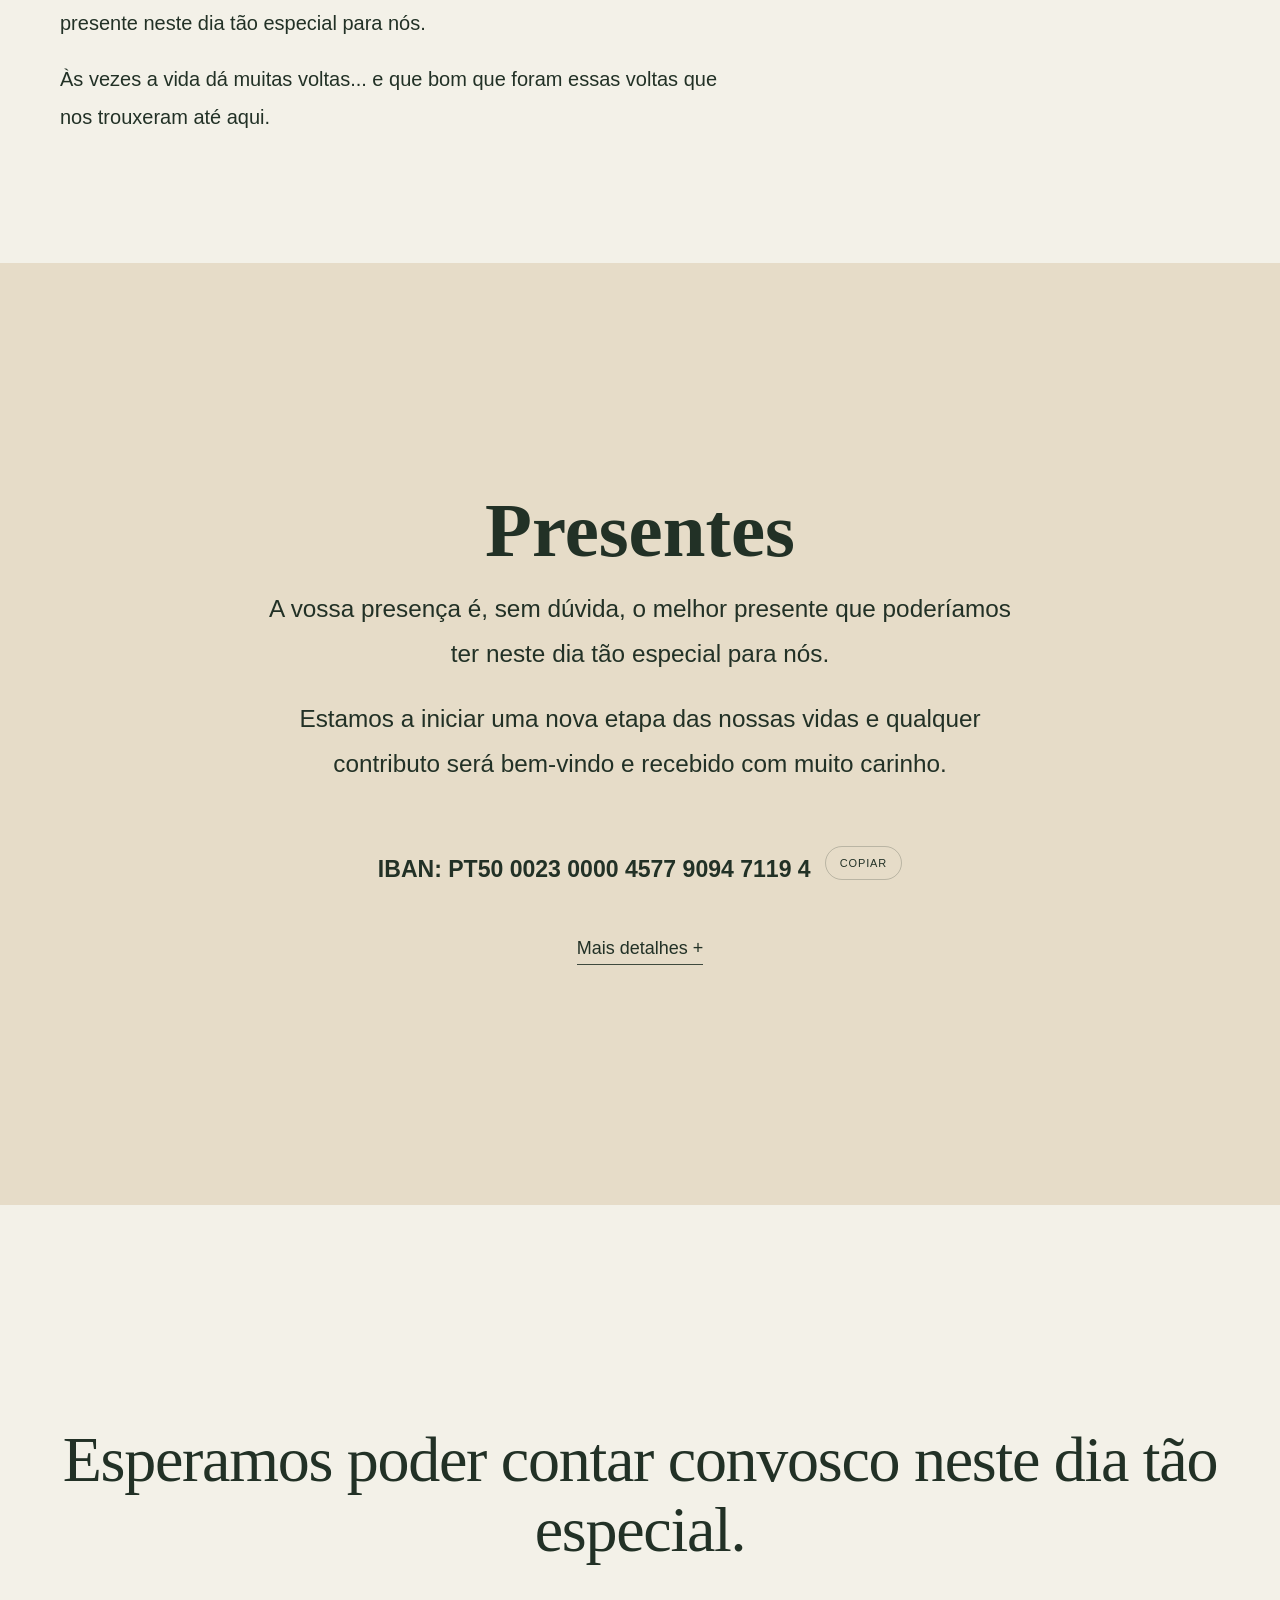
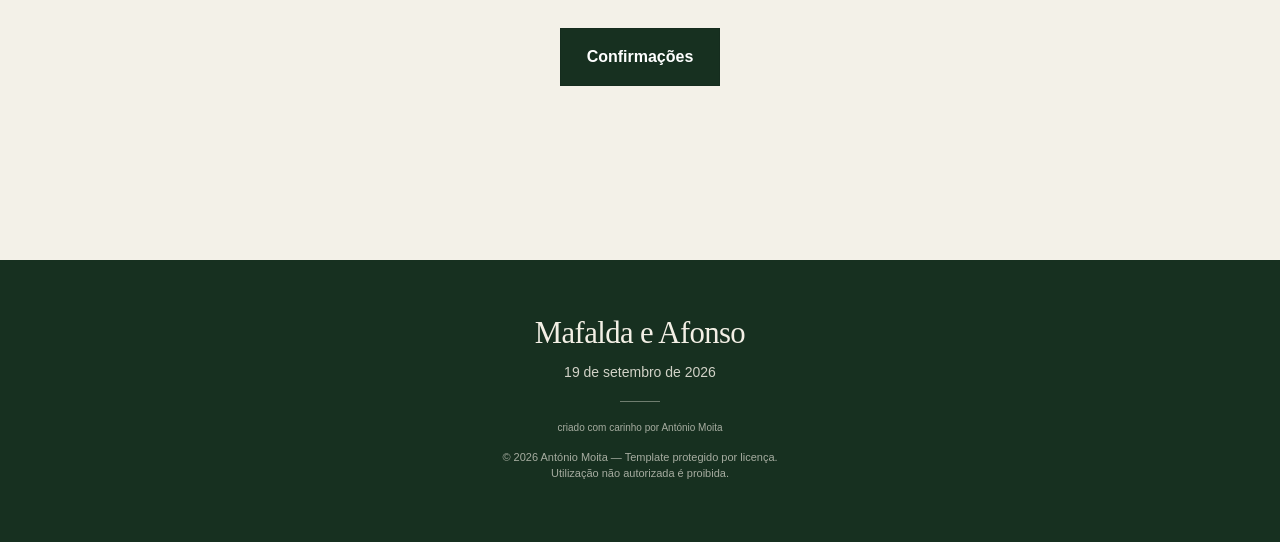
==== commit dfdb9a7a: "Add files via upload" ====
--- a/index.html
+++ b/index.html
@@ -5,6 +5,7 @@
   <meta name="viewport" content="width=device-width, initial-scale=1">
   <title>Mafalda e Afonso</title>
   <link rel="stylesheet" href="assets/css/main.css">
+  <script src="assets/js/favicon.js"></script>
 
   <meta name="description" content="Mafalda e Afonso — 19 de setembro de 2026. Todas as informações sobre o nosso casamento, cerimónia, presentes e confirmações.">
   <link rel="canonical" href="https://ammoita.github.io/mafaldaeafonso/">
@@ -86,8 +87,8 @@
             <p class="eyebrow serif">Quando</p>
             <h2 class="big-detail-title">19 de setembro de 2026</h2>
             <p class="detail-copy">
-              Missa: 16h (em alteração)<br>
-              Copo de água: 17h (em alteração)
+              Missa: 16h<br>
+              Copo de água: 17h
             </p>
           </div>
 
--- a/assets/css/main.css
+++ b/assets/css/main.css
@@ -678,6 +678,10 @@
   }
 }
 
+.cerimonia-intro-media img.no-shadow{
+  box-shadow:none;
+}
+
 /* =========================================================
    Alojamento / stays
    ========================================================= */
@@ -796,6 +800,19 @@
   font-size:clamp(22px, 1.8vw, 32px);
   white-space:nowrap;
   line-height:1.1;
+}
+
+.gift-graphic {
+  margin-top: 60px;
+  text-align: center;
+}
+
+.gift-graphic img {
+  width: min(420px, 80%);
+  height: auto;
+  display: block;
+  margin: 0 auto;
+  opacity: 0.9;
 }
 
 /* =========================================================
@@ -1289,6 +1306,14 @@
   .details-grid{
     gap:2rem;
   }
+
+ .two-col-intro .intro-copy{
+    order:1;
+  }
+
+  .two-col-intro .portrait{
+    order:2;
+  }  
 }
 
 @media (max-width: 780px){
